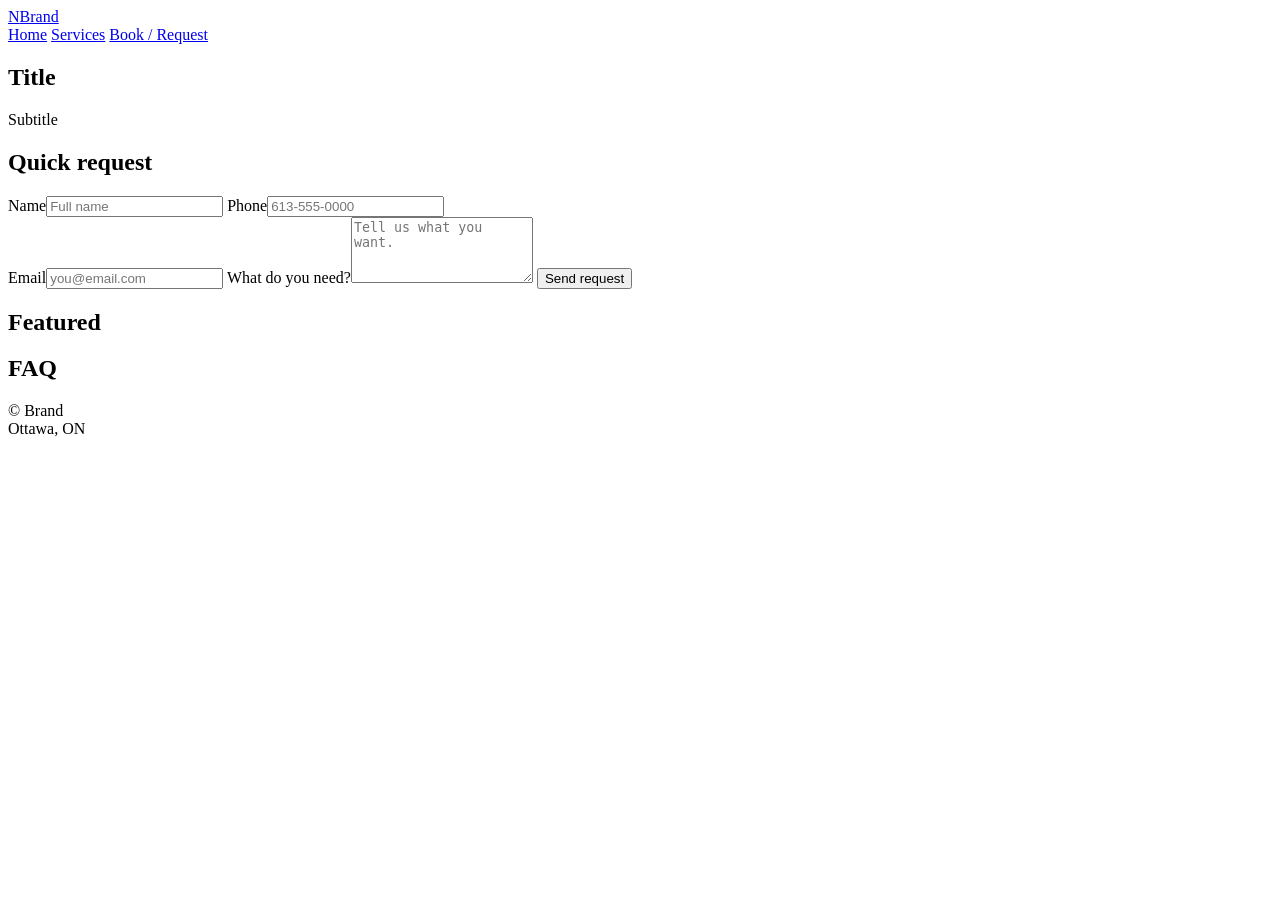
==== sites/bakery/index.html @ 4f378553 "First upload" ====
<!doctype html>
<html lang="en">
<head>
  <meta charset="UTF-8" />
  <meta name="viewport" content="width=device-width, initial-scale=1.0" />
  <title>Demo</title>
  <link rel="stylesheet" href="./assets/style.css" />
</head>
<body>
<header class="nav">
  <div class="wrap nav-inner">
    <a class="brand" href="./index.html"><span class="logo" id="logo">N</span><span id="brandName">Brand</span></a>
    <nav class="links">
      <a href="./index.html">Home</a>
      <a href="./services.html">Services</a>
      <a href="./book.html" class="btn">Book / Request</a>
    </nav>
  </div>
</header>

<main>
  <section class="hero">
    <div class="wrap hero-inner">
      <div>
        <h1 id="heroTitle">Title</h1>
        <p class="muted" id="heroSubtitle">Subtitle</p>
        <div class="badges" id="badges"></div>

        <div class="kpi" id="kpis"></div>

        <div class="section">
          <div class="notice" id="notice"></div>
        </div>
      </div>

      <div class="card">
        <h2>Quick request</h2>
        <form id="quickForm">
          <div class="row">
            <label>Name<input name="name" required placeholder="Full name"></label>
            <label>Phone<input name="phone" required placeholder="613-555-0000"></label>
          </div>
          <label>Email<input type="email" name="email" required placeholder="you@email.com"></label>
          <label>What do you need?<textarea name="need" required rows="4" placeholder="Tell us what you want."></textarea></label>
          <button class="btn full" type="submit">Send request</button>
          <p class="small muted" id="quickFormMsg" hidden></p>
        </form>
      </div>
    </div>
  </section>

  <section class="section">
    <div class="wrap">
      <h2>Featured</h2>
      <p class="muted" id="featuredCopy"></p>
      <div class="grid" id="cards"></div>
    </div>
  </section>

  <section class="section">
    <div class="wrap">
      <h2>FAQ</h2>
      <div class="faq" id="faq"></div>
    </div>
  </section>
</main>

<footer class="footer">
  <div class="wrap footer-inner">
    <div class="small muted">© <span id="year"></span> <span id="brandName2">Brand</span></div>
    <div class="small muted" id="footerLine">Ottawa, ON</div>
  </div>
</footer>

<script type="module">
  import { loadSite, setText, setHTML, renderFAQ, hookFAQ, saveLead, hookForm } from "./assets/app.js";

  const site = await loadSite();
  document.title = site.meta.title;

  setText("logo", site.meta.logo);
  setText("brandName", site.meta.name);
  setText("brandName2", site.meta.name);
  setText("heroTitle", site.home.heroTitle);
  setText("heroSubtitle", site.home.heroSubtitle);
  setText("featuredCopy", site.home.featuredCopy);
  setText("footerLine", site.meta.footerLine);
  setText("notice", site.home.notice);
  setText("year", new Date().getFullYear());

  setHTML("badges", site.home.badges.map(b=>`<div class="badge">${b}</div>`).join(""));
  setHTML("kpis", site.home.kpis.map(k=>`
    <div class="box"><div class="num">${k.num}</div><div class="lab">${k.lab}</div></div>
  `).join(""));

  setHTML("cards", site.home.cards.map(c=>`
    <div class="card">
      <h3>${c.title}</h3>
      <p class="muted">${c.desc}</p>
      <div class="badges">${c.tags.map(t=>`<div class="badge">${t}</div>`).join("")}</div>
    </div>
  `).join(""));

  setHTML("faq", renderFAQ(site.faq));
  hookFAQ();

  hookForm("quickForm", (data)=>{
    saveLead({ site: site.meta.name, type: "quick", data });
  });
</script>
</body>
</html>
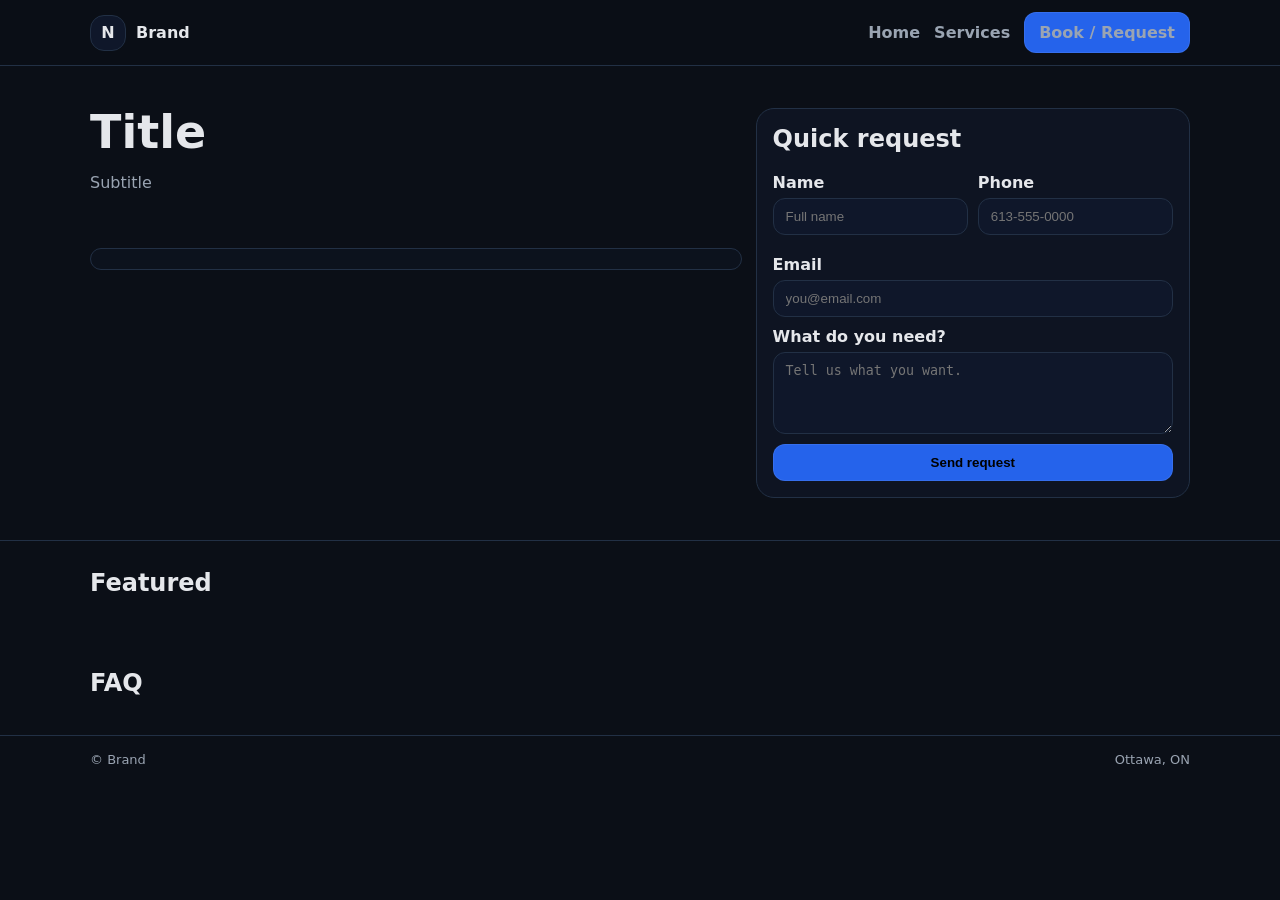
==== commit 87eee683: "Fix asset paths for demos, need to do js though" ====
--- a/sites/bakery/index.html
+++ b/sites/bakery/index.html
@@ -4,7 +4,7 @@
   <meta charset="UTF-8" />
   <meta name="viewport" content="width=device-width, initial-scale=1.0" />
   <title>Demo</title>
-  <link rel="stylesheet" href="./assets/style.css" />
+  <link rel="stylesheet" href="./style.css" />
 </head>
 <body>
 <header class="nav">
--- a/sites/bakery/style.css
+++ b/sites/bakery/style.css
@@ -0,0 +1,61 @@
+:root{
+  --bg:#0b0f17; --card:#111827; --line:#223045;
+  --text:#e5e7eb; --muted:#9aa4b2; --acc:#2563eb;
+}
+*{box-sizing:border-box}
+html,body{margin:0;font-family:system-ui,-apple-system,Segoe UI,Roboto,Arial;background:var(--bg);color:var(--text)}
+a{color:inherit;text-decoration:none}
+.wrap{width:min(1100px,calc(100% - 32px));margin:0 auto}
+.muted{color:var(--muted)}
+.small{font-size:13px}
+
+.nav{position:sticky;top:0;background:rgba(11,15,23,.88);backdrop-filter:blur(10px);border-bottom:1px solid var(--line);z-index:10}
+.nav-inner{display:flex;align-items:center;justify-content:space-between;padding:12px 0;gap:10px}
+.brand{display:flex;align-items:center;gap:10px;font-weight:900}
+.logo{width:36px;height:36px;border-radius:14px;display:grid;place-items:center;border:1px solid var(--line);background:#0f172a}
+.links{display:flex;gap:14px;align-items:center;flex-wrap:wrap}
+.links a{color:var(--muted);font-weight:700}
+.links a:hover{color:var(--text)}
+.btn{background:var(--acc);border:1px solid rgba(255,255,255,.08);padding:10px 14px;border-radius:12px;font-weight:900;display:inline-flex;justify-content:center}
+.btn.ghost{background:transparent;border:1px solid var(--line)}
+.btn.full{width:100%}
+
+.hero{border-bottom:1px solid var(--line)}
+.hero-inner{padding:42px 0;display:grid;grid-template-columns:1.2fr .8fr;gap:14px}
+@media(max-width:900px){.hero-inner{grid-template-columns:1fr}}
+h1{margin:0 0 10px;font-size:clamp(28px,4vw,46px);line-height:1.06}
+h2{margin:0 0 10px}
+.card{background:rgba(17,24,39,.7);border:1px solid var(--line);border-radius:18px;padding:16px}
+.grid{display:grid;grid-template-columns:repeat(3,1fr);gap:12px}
+@media(max-width:900px){.grid{grid-template-columns:1fr}}
+.section{padding:28px 0}
+.badges{display:flex;gap:10px;flex-wrap:wrap;margin-top:12px}
+.badge{border:1px solid var(--line);background:rgba(15,23,42,.4);padding:8px 10px;border-radius:999px;color:var(--muted);font-weight:800;font-size:13px}
+
+label{display:grid;gap:6px;margin:10px 0;font-weight:800}
+input,select,textarea{
+  padding:10px 12px;border-radius:12px;border:1px solid var(--line);
+  background:#0f172a;color:var(--text);outline:none
+}
+.row{display:grid;grid-template-columns:1fr 1fr;gap:10px}
+@media(max-width:700px){.row{grid-template-columns:1fr}}
+.hr{height:1px;background:var(--line);margin:14px 0}
+
+.kpi{display:grid;grid-template-columns:repeat(3,1fr);gap:10px;margin-top:12px}
+@media(max-width:520px){.kpi{grid-template-columns:1fr}}
+.kpi .box{border:1px solid var(--line);border-radius:16px;padding:12px;background:rgba(16,24,39,.6)}
+.kpi .num{font-size:22px;font-weight:950}
+.kpi .lab{color:var(--muted);font-weight:800;font-size:13px}
+
+.faq button{
+  width:100%;text-align:left;background:transparent;border:1px solid var(--line);
+  color:var(--text);padding:12px;border-radius:14px;font-weight:900;cursor:pointer
+}
+.faq .ans{display:none;color:var(--muted);padding:10px 2px 0}
+.faq .item{margin:10px 0}
+
+.footer{border-top:1px solid var(--line);padding:16px 0}
+.footer-inner{display:flex;justify-content:space-between;gap:10px;flex-wrap:wrap}
+.notice{border:1px solid var(--line);border-radius:14px;padding:10px;background:rgba(15,23,42,.35);color:var(--muted);font-weight:700}
+.ok{color:#86efac;font-weight:900}
+.err{color:#fca5a5;font-weight:900}
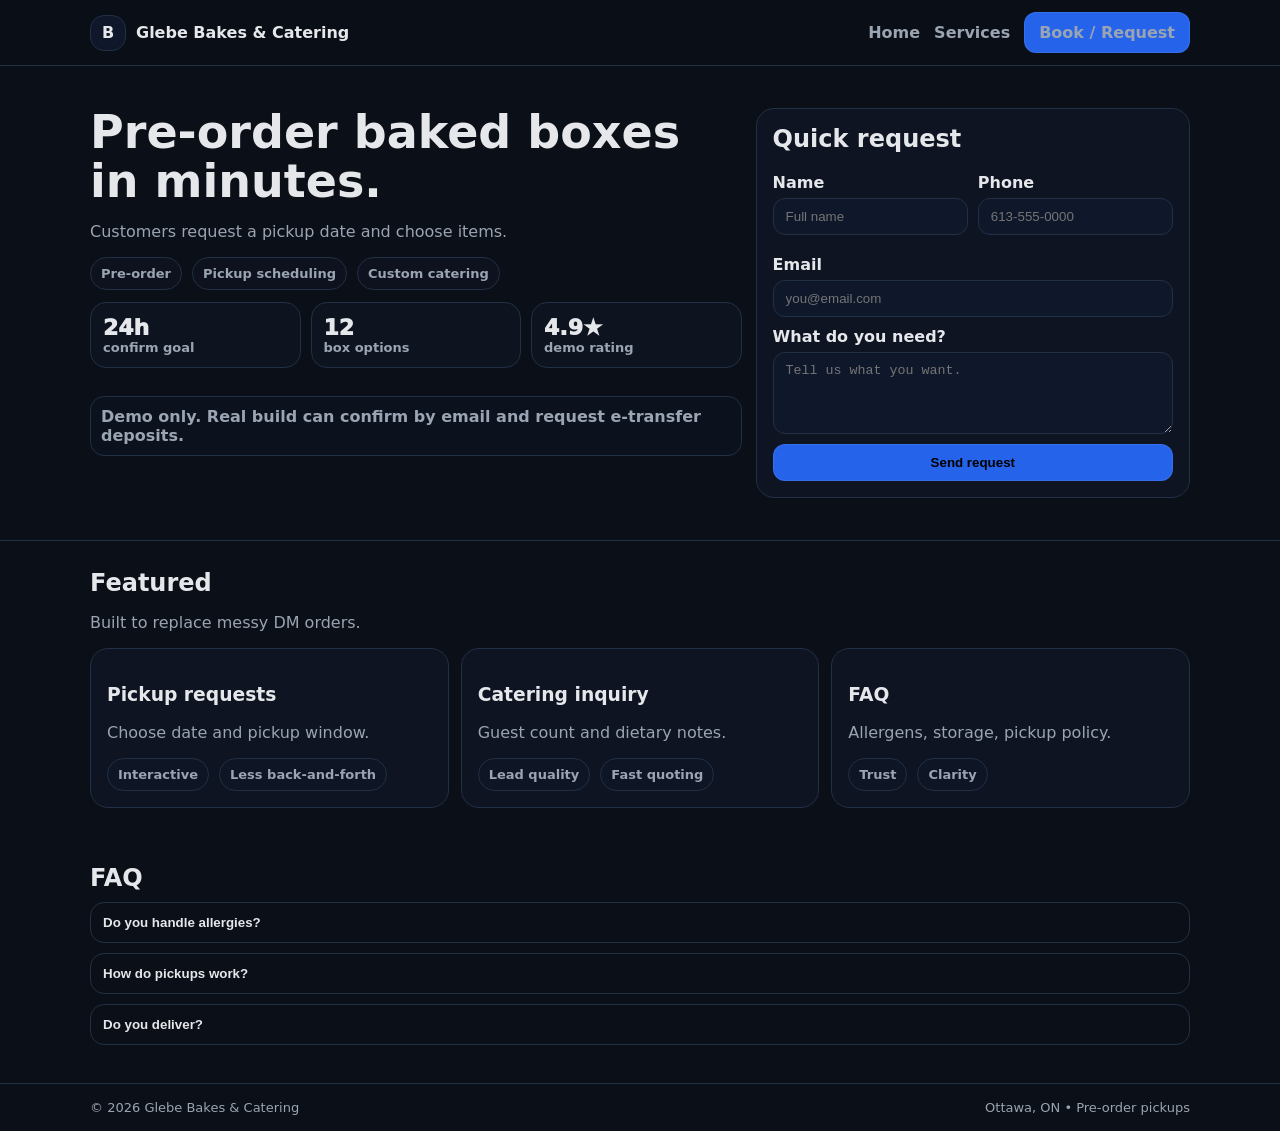
==== commit aef55cf4: "Fix demo asset paths" ====
--- a/sites/bakery/index.html
+++ b/sites/bakery/index.html
@@ -73,7 +73,7 @@
 </footer>
 
 <script type="module">
-  import { loadSite, setText, setHTML, renderFAQ, hookFAQ, saveLead, hookForm } from "./assets/app.js";
+  import { loadSite, setText, setHTML, renderFAQ, hookFAQ, saveLead, hookForm } from "./app.js";
 
   const site = await loadSite();
   document.title = site.meta.title;
